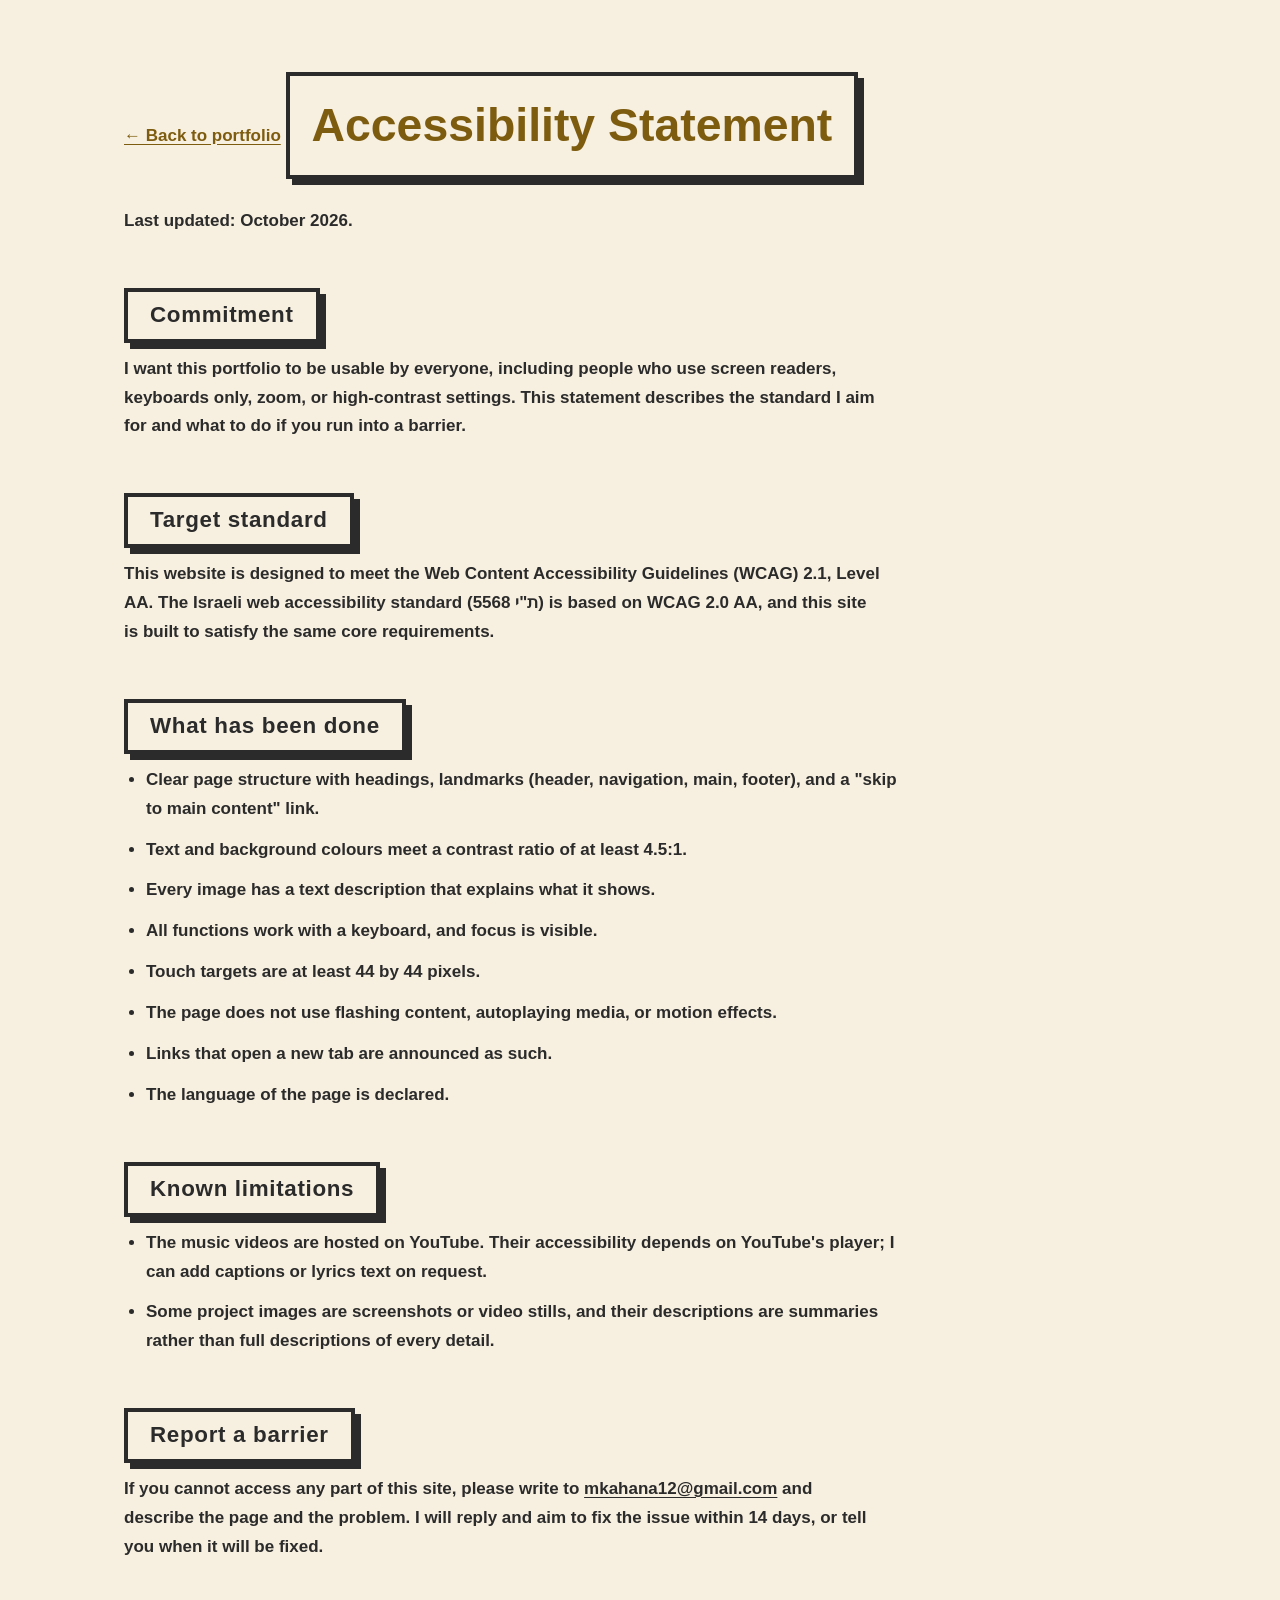
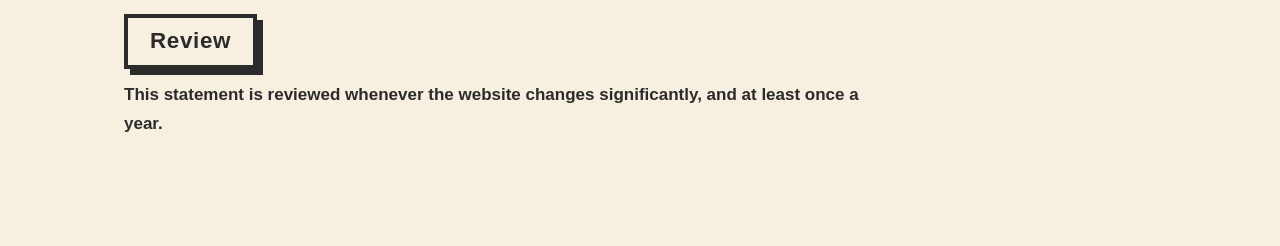
==== accessibility.html @ 336c689b "Add files via upload" ====
<!DOCTYPE html>
<html lang="en" dir="ltr">
<head>
  <meta charset="UTF-8">
  <meta name="viewport" content="width=device-width, initial-scale=1.0">
  <meta name="referrer" content="strict-origin-when-cross-origin">
  <meta http-equiv="Content-Security-Policy" content="default-src 'self'; img-src 'self' data:; style-src 'self'; script-src 'none'; object-src 'none'; base-uri 'self'; form-action 'none'">
  <title>Accessibility Statement | Michal Kahana</title>
  <link rel="stylesheet" href="style.css">
</head>
<body>

  <a class="skip-link" href="#main">Skip to main content</a>

  <main id="main" class="page">
    <div class="container">
      <a class="back" href="index.html">← Back to portfolio</a>
      <h1>Accessibility Statement</h1>
      <p>Last updated: October 2026.</p>

      <h2>Commitment</h2>
      <p>I want this portfolio to be usable by everyone, including people who use screen readers, keyboards only, zoom, or high-contrast settings. This statement describes the standard I aim for and what to do if you run into a barrier.</p>

      <h2>Target standard</h2>
      <p>This website is designed to meet the Web Content Accessibility Guidelines (WCAG) 2.1, Level AA. The Israeli web accessibility standard (ת"י 5568) is based on WCAG 2.0 AA, and this site is built to satisfy the same core requirements.</p>

      <h2>What has been done</h2>
      <ul>
        <li>Clear page structure with headings, landmarks (header, navigation, main, footer), and a "skip to main content" link.</li>
        <li>Text and background colours meet a contrast ratio of at least 4.5:1.</li>
        <li>Every image has a text description that explains what it shows.</li>
        <li>All functions work with a keyboard, and focus is visible.</li>
        <li>Touch targets are at least 44 by 44 pixels.</li>
        <li>The page does not use flashing content, autoplaying media, or motion effects.</li>
        <li>Links that open a new tab are announced as such.</li>
        <li>The language of the page is declared.</li>
      </ul>

      <h2>Known limitations</h2>
      <ul>
        <li>The music videos are hosted on YouTube. Their accessibility depends on YouTube's player; I can add captions or lyrics text on request.</li>
        <li>Some project images are screenshots or video stills, and their descriptions are summaries rather than full descriptions of every detail.</li>
      </ul>

      <h2>Report a barrier</h2>
      <p>If you cannot access any part of this site, please write to <a href="mailto:mkahana12@gmail.com">mkahana12@gmail.com</a> and describe the page and the problem. I will reply and aim to fix the issue within 14 days, or tell you when it will be fixed.</p>

      <h2>Review</h2>
      <p>This statement is reviewed whenever the website changes significantly, and at least once a year.</p>
    </div>
  </main>

</body>
</html>
---- style.css ----
/* Michal Kahana - Creative Portfolio
   Warm cream background, charcoal text, gold headings in charcoal frames, bold type,
   emphasised buttons. Contrast checked for WCAG AA (4.5:1 for text, 3:1 for large text).
   Contrast values:
   charcoal on cream 12.4:1 | gold text (#7d5c0f) on cream 5.4:1 | gold text on blush 4.8:1
   cream on charcoal 12.4:1 | light gold (#f2c867) on charcoal 8.9:1
   No animations, no inline styles. */

:root {
  --cream: #f7efdf;      /* warm cream page background */
  --blush: #f0e2cb;      /* warmer cream for alternate sections */
  --charcoal: #2b2b2b;   /* text and frames */
  --gold-text: #7d5c0f;  /* gold for text on light backgrounds */
  --gold: #d4a64a;       /* gold for decorative shapes and hover states */
  --gold-light: #f2c867; /* gold text on charcoal */
  --cream-text: #f7efdf;
}

* { box-sizing: border-box; margin: 0; padding: 0; }

body {
  font-family: "Helvetica Neue", Helvetica, Arial, sans-serif;
  background: var(--cream);
  color: var(--charcoal);
  line-height: 1.7;
  font-size: 1.0625rem;
  font-weight: 600;
}

a { color: var(--charcoal); font-weight: 700; text-underline-offset: 3px; }
a:hover { color: var(--gold-text); }

:focus-visible {
  outline: 3px solid var(--gold-text);
  outline-offset: 3px;
}

img { max-width: 100%; height: auto; display: block; }

.container { max-width: 1080px; margin: 0 auto; padding: 0 24px; }

.visually-hidden {
  position: absolute; width: 1px; height: 1px; overflow: hidden;
  clip: rect(0 0 0 0); white-space: nowrap;
}

.skip-link {
  position: absolute; left: -9999px; top: 12px; z-index: 100;
  background: var(--charcoal); color: var(--cream-text);
  padding: 12px 18px; font-weight: 800;
}
.skip-link:focus { left: 16px; }

/* Header */
.hero {
  padding: 110px 0 80px;
  border-bottom: 4px solid var(--charcoal);
}
.brand {
  display: inline-block;
  font-size: clamp(2.2rem, 7vw, 4.4rem);
  font-weight: 900;
  letter-spacing: 0.05em;
  line-height: 1.15;
  text-transform: uppercase;
  color: var(--gold-text);
  background: var(--cream);
  border: 5px solid var(--charcoal);
  padding: 16px 28px;
  box-shadow: 10px 10px 0 var(--charcoal);
}
.brand .dot { color: var(--charcoal); margin: 0 0.12em; }
.lead { margin-top: 40px; max-width: 680px; font-size: 1.2rem; font-weight: 600; }
.tags { list-style: none; margin-top: 28px; display: flex; flex-wrap: wrap; gap: 12px; }
.tags li {
  font-size: 0.85rem; font-weight: 800; letter-spacing: 0.12em; text-transform: uppercase;
  color: var(--gold-light); background: var(--charcoal);
  padding: 8px 16px;
}

/* Navigation */
.site-nav {
  position: sticky; top: 0; z-index: 10;
  background: var(--cream);
  border-bottom: 4px solid var(--charcoal);
}
.site-nav .container { display: flex; gap: 8px 28px; overflow-x: auto; }
.site-nav a {
  display: inline-flex; align-items: center; min-height: 48px;
  text-decoration: none; font-size: 0.9rem; font-weight: 800; letter-spacing: 0.12em;
  text-transform: uppercase; white-space: nowrap; color: var(--charcoal);
}
.site-nav a:hover { color: var(--gold-text); text-decoration: underline; }

/* Sections */
section { padding: 88px 0; border-bottom: 2px solid var(--charcoal); scroll-margin-top: 80px; }
section.alt { background: var(--blush); }

h2 {
  display: inline-block;
  font-size: clamp(1.9rem, 4vw, 2.6rem);
  font-weight: 900;
  letter-spacing: 0.03em;
  line-height: 1.2;
  color: var(--gold-text);
  background: var(--cream);
  border: 4px solid var(--charcoal);
  padding: 10px 22px;
  box-shadow: 6px 6px 0 var(--charcoal);
  margin-bottom: 26px;
}
.sub { color: var(--charcoal); font-weight: 600; margin-bottom: 44px; max-width: 640px; }
.sub-tight { margin-bottom: 24px; }
.sub-wide { margin-bottom: 32px; }

/* Projects */
.grid { display: grid; gap: 56px 36px; grid-template-columns: repeat(auto-fit, minmax(300px, 1fr)); }
.card { display: flex; flex-direction: column; }
.thumb {
  aspect-ratio: 4 / 3;
  overflow: hidden;
  background: var(--blush);
  margin-bottom: 22px;
  border: 4px solid var(--charcoal);
}
.thumb img { width: 100%; height: 100%; object-fit: cover; }
.pos-center { object-position: 50% 50%; }
.pos-owl { object-position: 50% 37%; }
.pos-beach { object-position: 50% 40%; }
.pos-boat { object-position: 50% 20%; }

.role {
  font-size: 0.8rem; font-weight: 800; letter-spacing: 0.14em; text-transform: uppercase;
  color: var(--gold-text); margin-bottom: 8px;
}
.card h3 {
  display: inline-block;
  align-self: flex-start;
  font-size: 1.4rem; font-weight: 900; line-height: 1.3;
  color: var(--gold-text);
  background: var(--cream);
  border: 3px solid var(--charcoal);
  padding: 6px 14px;
  margin-bottom: 18px;
}
.case { display: grid; gap: 14px; }
.case dt {
  font-size: 0.8rem; font-weight: 800; letter-spacing: 0.12em; text-transform: uppercase;
  color: var(--charcoal); border-bottom: 2px solid var(--gold);
  display: inline-block; align-self: start; padding-bottom: 2px;
}
.case dd { color: var(--charcoal); margin-top: 4px; font-weight: 600; }
.card .links { margin-top: 24px; }

/* Buttons: heavy frame, bold label, offset shadow */
.btn,
.card .links a {
  display: inline-flex; align-items: center; justify-content: center;
  min-height: 52px;
  padding: 12px 28px;
  background: var(--charcoal);
  color: var(--gold-light);
  border: 3px solid var(--charcoal);
  box-shadow: 5px 5px 0 var(--gold);
  font-size: 1rem; font-weight: 900; letter-spacing: 0.08em; text-transform: uppercase;
  text-decoration: none;
}
.btn:hover,
.card .links a:hover {
  background: var(--gold);
  color: var(--charcoal);
  box-shadow: 5px 5px 0 var(--charcoal);
}

/* Process */
.process-grid { display: grid; gap: 40px 48px; grid-template-columns: 1fr 1fr; }
.process-grid .full { grid-column: 1 / -1; }
.process-grid h3 {
  display: inline-block;
  font-size: 0.95rem; font-weight: 900; letter-spacing: 0.12em;
  text-transform: uppercase; color: var(--gold-text);
  background: var(--cream); border: 3px solid var(--charcoal);
  padding: 4px 12px; margin-bottom: 12px;
}
.process-grid p { font-weight: 600; }
.ai-note { margin-top: 48px; max-width: 760px; font-size: 1rem; font-weight: 600; border-left: 6px solid var(--gold); padding-left: 16px; }

/* About */
.about-grid { display: grid; grid-template-columns: 1.4fr 1fr; gap: 48px; align-items: center; }
.about-text p { max-width: 720px; }
.about-text p + p { margin-top: 18px; }
.portrait img { width: 100%; background: var(--blush); border: 4px solid var(--charcoal); box-shadow: 8px 8px 0 var(--gold); }

/* Background */
.facts { list-style: none; max-width: 760px; }
.facts li {
  padding: 18px 0 18px 30px; border-bottom: 2px solid var(--charcoal);
  position: relative; font-weight: 700; font-size: 1.1rem;
}
.facts li::before {
  content: ""; position: absolute; left: 0; top: 27px;
  width: 12px; height: 12px; background: var(--gold); border: 2px solid var(--charcoal);
}
.facts li:first-child { border-top: 2px solid var(--charcoal); }

/* Contact */
.contact-grid { display: grid; grid-template-columns: auto 1fr; gap: 40px; align-items: center; }
.avatar img {
  width: 190px; height: 190px; border-radius: 50%; object-fit: cover;
  border: 5px solid var(--charcoal); box-shadow: 6px 6px 0 var(--gold);
}
.contact-grid p { font-weight: 600; margin-bottom: 18px; }
.contact-grid .info div { margin: 10px 0; font-weight: 700; }
.contact-grid .info a {
  text-decoration: none; border-bottom: 3px solid var(--gold); padding-bottom: 2px; word-break: break-word;
}

/* Footer */
.site-footer {
  padding: 44px 0 60px;
  background: var(--charcoal);
  color: var(--cream-text);
  font-size: 0.95rem;
  font-weight: 700;
}
.site-footer ul { list-style: none; display: flex; flex-wrap: wrap; gap: 8px 28px; margin-top: 14px; }
.site-footer a { display: inline-flex; align-items: center; min-height: 48px; color: var(--gold-light); font-weight: 800; }
.site-footer a:hover { color: var(--cream-text); }

/* Legal pages */
.page { padding: 72px 0 96px; }
.page h1 {
  display: inline-block; font-size: clamp(2rem, 5vw, 2.9rem); font-weight: 900;
  color: var(--gold-text); background: var(--cream); border: 4px solid var(--charcoal);
  padding: 10px 22px; box-shadow: 6px 6px 0 var(--charcoal); margin-bottom: 28px;
}
.page h2 { font-size: 1.4rem; margin: 40px 0 12px; font-weight: 900; color: var(--charcoal); }
.page p, .page li { max-width: 760px; margin-bottom: 12px; }
.page ul { padding-left: 22px; }
.page .back { display: inline-flex; align-items: center; margin-bottom: 28px; min-height: 48px; color: var(--gold-text); font-weight: 900; }

@media (max-width: 760px) {
  .about-grid, .process-grid, .contact-grid { grid-template-columns: 1fr; }
  .process-grid .full { grid-column: auto; }
  .avatar { justify-self: start; }
  .hero { padding: 80px 0 60px; }
  section { padding: 64px 0; }
  .brand { box-shadow: 6px 6px 0 var(--charcoal); }
}
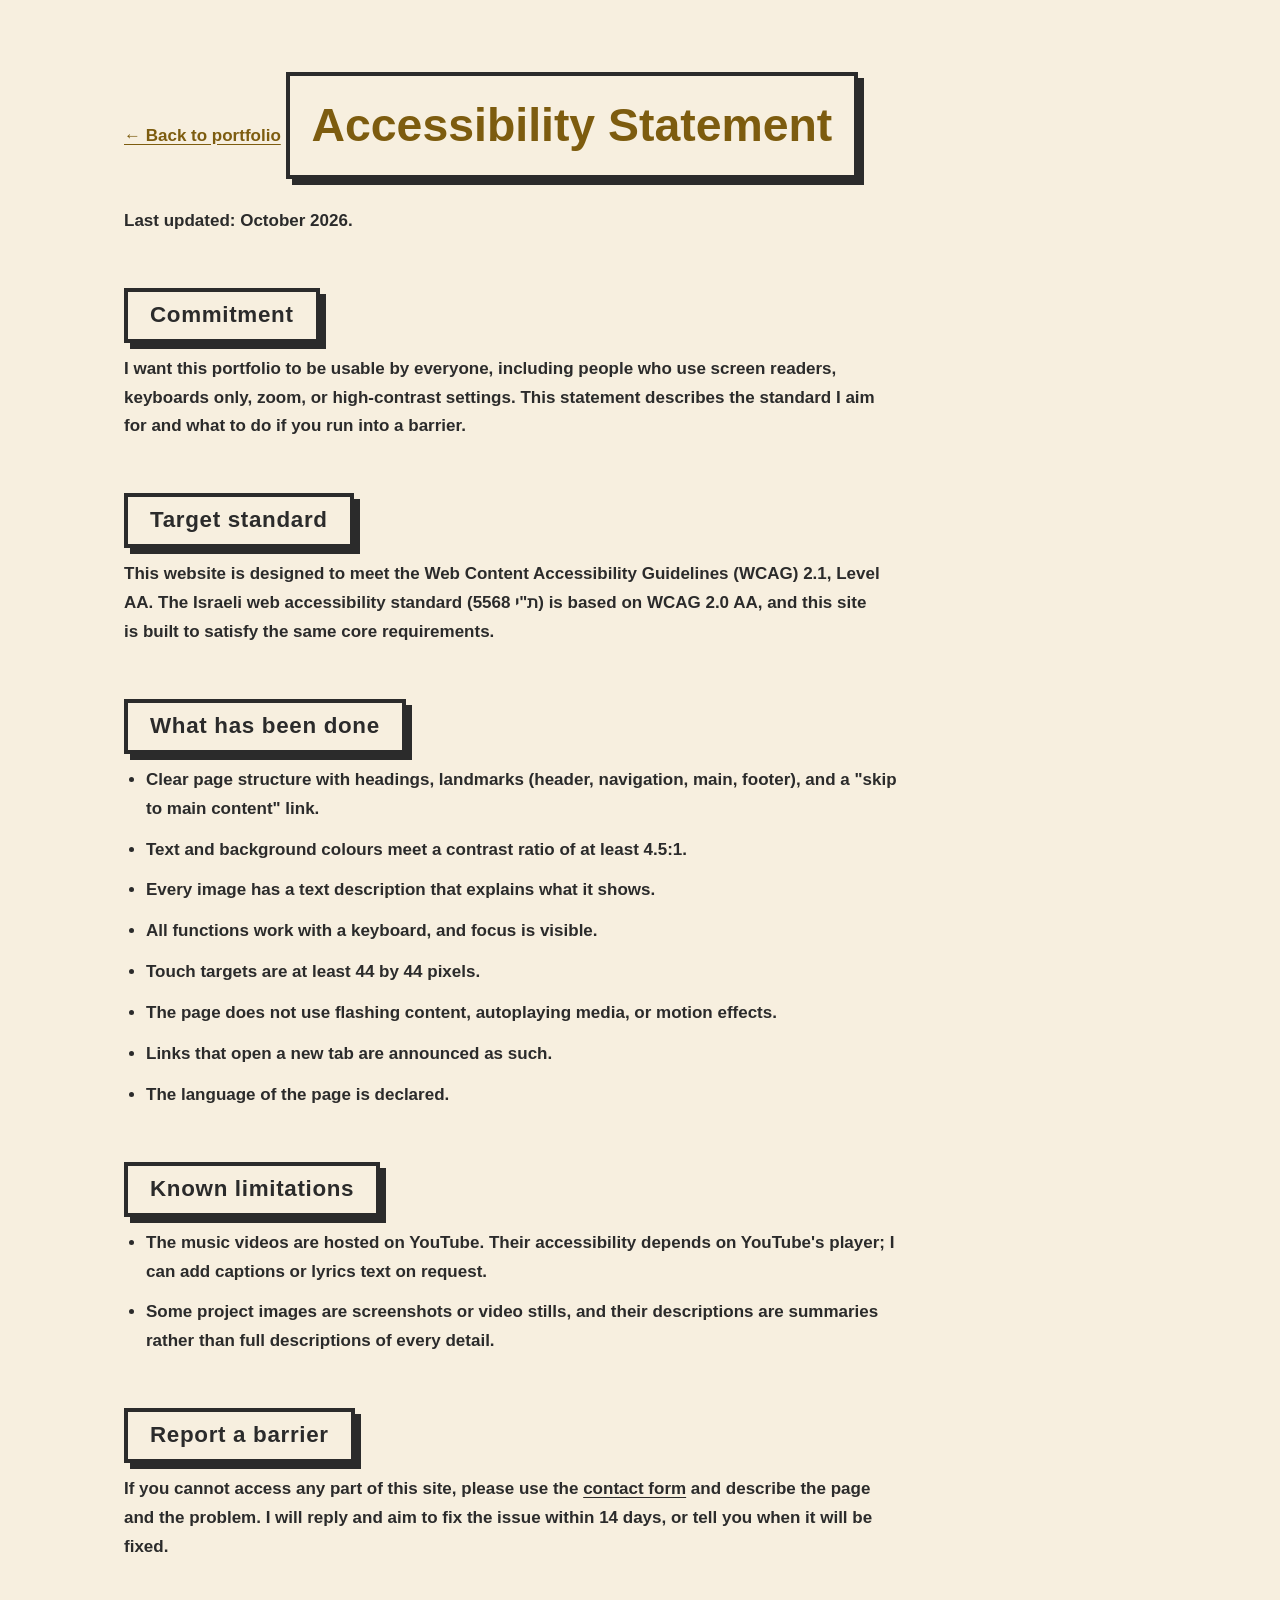
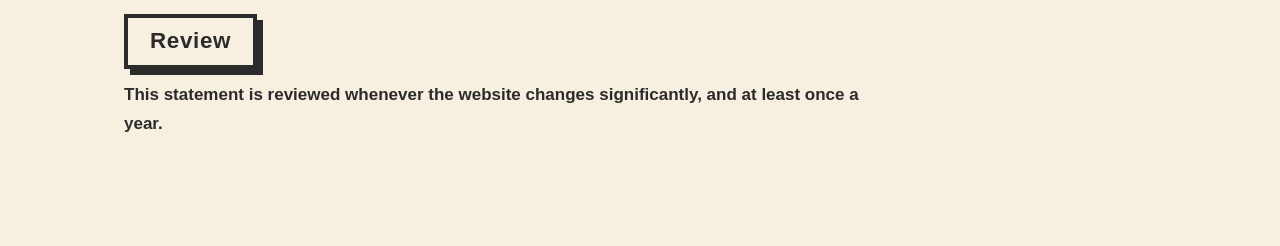
==== commit 525f2cac: "Add files via upload" ====
--- a/accessibility.html
+++ b/accessibility.html
@@ -43,7 +43,7 @@
       </ul>
 
       <h2>Report a barrier</h2>
-      <p>If you cannot access any part of this site, please write to <a href="mailto:mkahana12@gmail.com">mkahana12@gmail.com</a> and describe the page and the problem. I will reply and aim to fix the issue within 14 days, or tell you when it will be fixed.</p>
+      <p>If you cannot access any part of this site, please use the <a href="https://docs.google.com/forms/d/e/1FAIpQLSfVzfClu-0jWbE0VtBtZ3QagdCAod03i1NazZOPlUjbM2lfPg/viewform" target="_blank" rel="noopener noreferrer">contact form<span class="visually-hidden"> (opens in a new tab)</span></a> and describe the page and the problem. I will reply and aim to fix the issue within 14 days, or tell you when it will be fixed.</p>
 
       <h2>Review</h2>
       <p>This statement is reviewed whenever the website changes significantly, and at least once a year.</p>
--- a/style.css
+++ b/style.css
@@ -53,9 +53,16 @@
 
 /* Header */
 .hero {
-  padding: 110px 0 80px;
+  padding: 90px 0 80px;
+  background: #0d2a5c;               /* navy from the logo; cream text 12.2:1, gold 8.8:1 */
   border-bottom: 4px solid var(--charcoal);
-}
+  color: var(--cream-text);
+}
+.hero-grid { display: grid; grid-template-columns: 300px 1fr; gap: 56px; align-items: center; }
+.logo img { width: 100%; height: auto; box-shadow: 0 0 0 4px var(--gold); border-radius: 6px; }
+.hero .kicker { color: var(--gold-light); }
+.hero .lead { color: var(--cream-text); }
+.hero .tagline { color: var(--cream-text); }
 .brand {
   display: inline-block;
   font-size: clamp(2.2rem, 7vw, 4.4rem);
@@ -240,6 +247,8 @@
 .page .back { display: inline-flex; align-items: center; margin-bottom: 28px; min-height: 48px; color: var(--gold-text); font-weight: 900; }
 
 @media (max-width: 760px) {
+  .hero-grid { grid-template-columns: 1fr; }
+  .logo { max-width: 260px; margin: 0 auto; }
   .about-grid, .process-grid, .contact-grid { grid-template-columns: 1fr; }
   .process-grid .full { grid-column: auto; }
   .avatar { justify-self: start; }
@@ -247,3 +256,53 @@
   section { padding: 64px 0; }
   .brand { box-shadow: 6px 6px 0 var(--charcoal); }
 }
+
+/* Additions: hero, subsection headings, project details, tools, process steps */
+.kicker {
+  font-size: 0.95rem; font-weight: 900; letter-spacing: 0.14em; text-transform: uppercase;
+  color: var(--gold-text); margin-bottom: 18px;
+}
+.dash { color: var(--charcoal); }
+.tagline { font-size: clamp(1.6rem, 3.6vw, 2.4rem); font-weight: 900; margin: 36px 0 18px; }
+.hero .lead + .lead { margin-top: 16px; }
+.hero .btn { margin-top: 36px; }
+
+h3.sub-heading {
+  font-size: 1.2rem; font-weight: 900; color: var(--charcoal);
+  margin: 36px 0 16px; text-transform: uppercase; letter-spacing: 0.08em;
+}
+.body-wide { max-width: 760px; margin-bottom: 18px; }
+
+.card h4 {
+  font-size: 0.8rem; font-weight: 900; letter-spacing: 0.12em; text-transform: uppercase;
+  color: var(--charcoal); border-bottom: 3px solid var(--gold);
+  display: inline-block; margin: 20px 0 10px; padding-bottom: 2px;
+}
+.card p { margin-bottom: 10px; }
+.bullets { list-style: none; margin-bottom: 10px; }
+.bullets li { position: relative; padding-left: 24px; margin-bottom: 8px; font-weight: 600; }
+.bullets li::before {
+  content: ""; position: absolute; left: 0; top: 11px;
+  width: 10px; height: 10px; background: var(--gold); border: 2px solid var(--charcoal);
+}
+.focus { font-size: 0.98rem; margin-top: 12px; }
+.focus strong { font-weight: 900; }
+
+.tools-list { list-style: none; display: flex; flex-wrap: wrap; gap: 12px; margin-bottom: 18px; }
+.tools-list li {
+  background: var(--charcoal); color: var(--gold-light);
+  font-weight: 800; padding: 10px 18px; text-transform: uppercase; letter-spacing: 0.08em;
+}
+
+.step { border-top: 4px solid var(--charcoal); padding-top: 18px; }
+.step-num { font-size: 2.4rem; font-weight: 900; color: var(--gold-text); line-height: 1; margin-bottom: 10px; }
+.step h3 {
+  font-size: 1.3rem; font-weight: 900; color: var(--charcoal); margin-bottom: 10px;
+}
+.step p:not(.step-num) { font-weight: 600; }
+
+/* Process grid already 2 columns; the AI note sits below */
+.process-grid .step:nth-child(odd) { padding-right: 12px; }
+
+.form-note { margin-top: 18px; font-size: 0.95rem; max-width: 520px; font-weight: 600; }
+.form-note a { color: var(--gold-text); }
